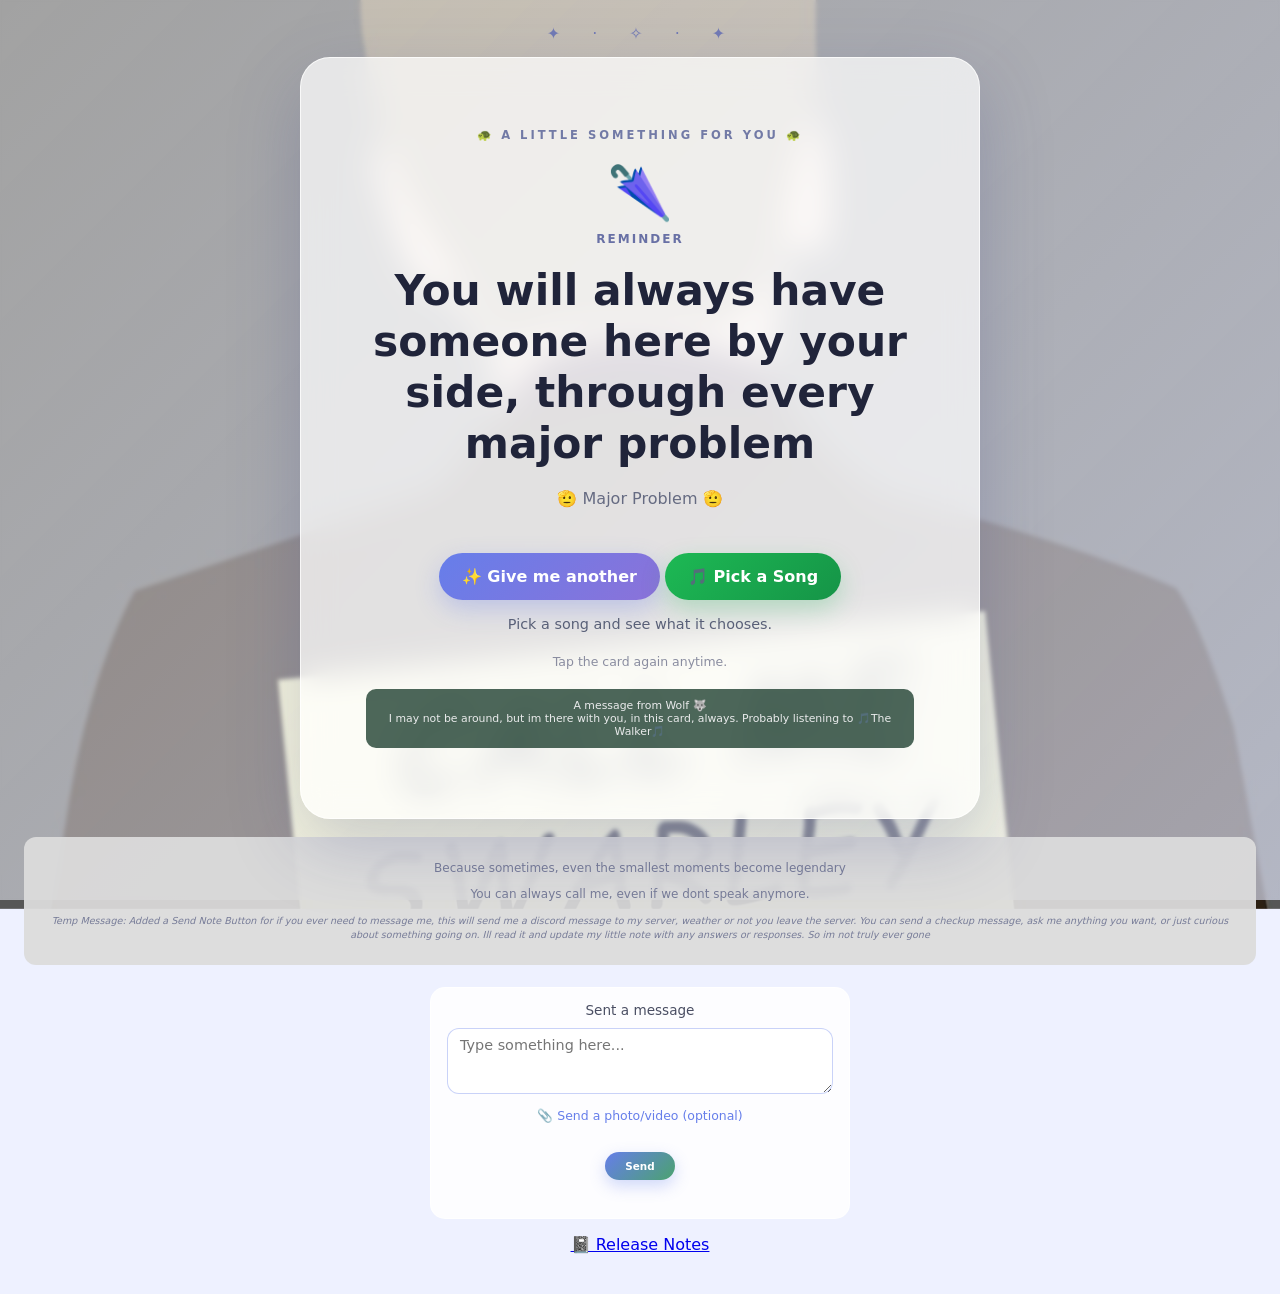
==== index.html @ c7931a09 "Update 1.9" ====
<!DOCTYPE html>
<html lang="en">
<head>
  <meta charset="UTF-8">
  <meta name="viewport" content="width=device-width, initial-scale=1.0">
  <meta name="theme-color" content="#667eea">
  <title>🐢 A Little Something for You 💙</title>
  <link rel="stylesheet" href="style.css">
</head>

<body>
  <!--
    HAYLEA PICK-ME-UP
    ---------------------------------------------------------
    This page is intentionally simple so you can experiment.

    Main files:
      index.html  = page structure / words
      style.css   = appearance / layout / animations
      script.js   = messages / randomization / photos

    Put your own images inside the "photos" folder and add
    their filenames to the photos array in script.js.
  -->

  <!-- Background image layer -->
  <div id="background" class="background" aria-hidden="true"></div>
  <div class="background-overlay" aria-hidden="true"></div>

  <main class="app">
    <div class="sparkles" aria-hidden="true">✦　·　✧　·　✦</div>

    <section id="card" class="card" aria-live="polite">
      <div class="tiny-label">🐢 A little something for you 🐢</div>

      <div id="emoji" class="emoji">💙</div>

      <p id="category" class="category">FOR TODAY</p>

      <h1 id="message">Loading something for you...</h1>

      <p id="subtext" class="subtext">
        Take a breath. You don't have to figure everything out at once.
      </p>



      <button id="another" type="button">
        ✨ Give me another
      </button>

      <button id="spotifyRandom" type="button" class="spotify-button">
        🎵 Pick a Song
      </button>
      
      <div id="spotifyResult" class="spotify-result" aria-live="polite">
        Pick a song and see what it chooses.
      </div>

      <div class="hint">
        Tap the card again anytime.
      </div>

      <div class="special-message">
        <div class="special-message-title" id="specialTitle"></div>
        <div class="special-message-text" id="specialText"></div>
      </div>

    </section>

    <footer>
      <p>Because sometimes, even the smallest moments become legendary</p>
      <p>You can always call me, even if we dont speak anymore. <!-- <em style="font-size: 0.7em;">I love you ok❤️</em></p> -->
      <!-- <p>540-204-5857</p> -->
      <p><em style="font-size: 0.8em;">Temp Message: Added a Send Note Button for if you ever need to message me,
        this will send me a discord message to my server, weather or not you leave the
        server. You can send a checkup message, ask me anything you want, or just curious about something going on. Ill read it
        and update my little note with any answers or responses. So im not truly ever gone
      </em></p>
    </footer>

     <div class="discordnote-box">
      <p class="discordnote-label">Sent a message</p>

      <textarea
        id="discordnoteInput"
        class="discordnote-input"
        rows="3"
        placeholder="Type something here..."
      ></textarea>

      <label for="discordnoteFileInput" class="discordnote-file-label">
        📎 Send a photo/video (optional)
      </label>

      <input
        type="file"
        id="discordnoteFileInput"
        class="discordnote-file-input"
        accept="image/*,video/*"
      >

      <p id="discordnoteFileName" class="discordnote-file-name"></p>

      <button id="discordnoteSendBtn" type="button" class="discordnote-send-button">
        Send
      </button>

      <p id="discordnoteStatus" class="discordnote-status" aria-live="polite"></p>
    </div>

    <p class="release-link-wrap">
      <a href="releasenotes.html" class="release-link">📓 Release Notes</a>
    </p> 
    
    <!-- <p class="note-link-wrap">
      <a href="note.html" class="note-link">📓 A Note</a>
    </p>

    <p class="journal-link-wrap">
      <a href="journal.html" class="journal-link">📓 Read a journal entry</a>
    </p> -->

  </main>

  <script src="script.js"></script>
</body>
</html>
---- style.css ----
/*
  ============================================================
  HAYLEA PICK-ME-UP — STYLE SHEET
  ============================================================

  This is where you change how the website LOOKS.

  Want a different background?
  Change the .background section below.

  Want a darker card?
  Change .card.

  Want different button colors?
  Change button.

  Don't be afraid to experiment. CSS is very forgiving.
  ============================================================
*/

* {
  box-sizing: border-box;
}

:root {
  font-family:
    Inter,
    ui-sans-serif,
    system-ui,
    -apple-system,
    BlinkMacSystemFont,
    "Segoe UI",
    sans-serif;

  color: #20243a;
  background: #eef1ff;
}

/* ------------------------------------------------------------
   PAGE
   ------------------------------------------------------------ */

body {
  margin: 0;
  min-height: 100vh;
  overflow-x: hidden;
}

/* ------------------------------------------------------------
   ROTATING PHOTO BACKGROUND
   ------------------------------------------------------------ */

.background {
  position: fixed;
  inset: 0;
  z-index: -3;

  background-image: url("photos/default.jpg");
  background-position: center;
  background-size: cover;
  background-repeat: no-repeat;

  /*
    JavaScript changes this background image.

    The transition makes the photo fade rather than suddenly
    switching.
  */
  transition: opacity 0.7s ease, transform 1.2s ease;

  transform: scale(1.02);
}

/*
  This dark/soft layer sits over the photograph.

  Increase the last number in rgba() if you want the photo
  darker.

  Example:
    rgba(20, 25, 50, 0.65)

  Less:
    rgba(20, 25, 50, 0.25)
*/
.background-overlay {
  position: fixed;
  inset: 0;
  z-index: -2;

  background:
    linear-gradient(
      135deg,
      rgba(255, 255, 255, 0.45),
      rgba(230, 235, 255, 0.65)
    );

  backdrop-filter: blur(2px);
}

/* ------------------------------------------------------------
   MAIN LAYOUT
   ------------------------------------------------------------ */

.app {
  min-height: 100vh;

  display: flex;
  flex-direction: column;
  align-items: center;
  justify-content: center;

  padding: 24px;
}

/* ------------------------------------------------------------
   LITTLE DECORATION
   ------------------------------------------------------------ */

.sparkles {
  color: rgba(86, 99, 180, 0.75);

  letter-spacing: 8px;
  margin-bottom: 12px;

  animation: float 3s ease-in-out infinite;
}

/* ------------------------------------------------------------
   MESSAGE CARD
   ------------------------------------------------------------ */

.card {
  width: min(680px, 100%);

  padding:
    clamp(34px, 7vw, 70px)
    clamp(25px, 7vw, 65px);

  text-align: center;

  border:
    1px solid
    rgba(255, 255, 255, 0.75);

  border-radius: 30px;

  /*
    This is the glass effect.

    Want more transparent?
      rgba(255,255,255,.55)

    Want more solid?
      rgba(255,255,255,.90)
  */
  background: rgba(255, 255, 255, 0.72);

  box-shadow:
    0 25px 70px
    rgba(63, 73, 130, 0.25);

  backdrop-filter: blur(16px);

  transition:
    transform 0.25s ease,
    box-shadow 0.25s ease;
}

/* Animation applied when a new message appears */
.card.pop {
  animation: pop 0.38s ease;
}

/* ------------------------------------------------------------
   TEXT
   ------------------------------------------------------------ */

.tiny-label {
  text-transform: uppercase;

  letter-spacing: 3px;

  font-size: 0.72rem;
  font-weight: 700;

  color: #727aa6;
}

.emoji {
  font-size: 3.3rem;
  margin: 20px 0 8px;
}

.category {
  margin: 0;

  font-size: 0.75rem;
  font-weight: 800;

  letter-spacing: 2px;

  color: #6870a5;
}

h1 {
  margin: 20px auto 16px;

  max-width: 570px;

  font-size:
    clamp(1.65rem, 5vw, 2.65rem);

  line-height: 1.2;

  font-weight: 750;
}

.subtext {
  margin:
    0 auto
    30px;

  max-width: 510px;

  color: #666b82;

  line-height: 1.6;

  font-size: 1rem;
}

/* ------------------------------------------------------------
   BUTTON
   ------------------------------------------------------------ */

button {
  border: 0;

  border-radius: 999px;

  padding:
    14px
    23px;

  font: inherit;

  font-weight: 750;

  color: white;

  background:
    linear-gradient(
      135deg,
      #667eea,
      #8b72d9
    );

  box-shadow:
    0 9px 25px
    rgba(102, 126, 234, 0.3);

  cursor: pointer;

  transition:
    transform 0.18s ease,
    box-shadow 0.18s ease;
}

button:hover {
  transform: translateY(-2px);

  box-shadow:
    0 12px 30px
    rgba(102, 126, 234, 0.38);
}

button:active {
  transform: translateY(0);
}

button:focus-visible {
  outline:
    3px solid
    rgba(102, 126, 234, 0.4);

  outline-offset: 4px;
}

.spotify-button {
  margin-top: 12px;
  background: linear-gradient(135deg, #1db954, #159447);
  box-shadow: 0 9px 25px rgba(29, 185, 84, 0.25);
}

.spotify-button:hover {
  box-shadow: 0 12px 30px rgba(29, 185, 84, 0.34);
}

.spotify-result {
  margin: 14px auto 0;
  max-width: 560px;
  color: #596078;
  font-size: 0.9rem;
  line-height: 1.5;
  min-height: 1.4em;
}

.hint {
  margin-top: 18px;

  font-size: 0.78rem;

  color: #8a8da0;
}

.special-message {
  margin-top: 20px;

  font-size: 0.68rem;

  color: rgba(234, 235, 236, 1);

  background: rgba(18, 53, 36, 0.75);
  padding: 10px 18px;
  border-radius: 10px;
}

.discordnote-box {
  width: min(420px, 100%);
  margin: 22px auto 0;
  padding: 14px 16px;
  text-align: center;

  background: rgba(255, 255, 255, 0.85);
  border: 1px solid rgba(255, 255, 255, 0.75);
  border-radius: 15px;
}

.discordnote-label {
  font-size: 0.85rem;
  color: #4a4e63;
  margin: 0 0 10px;
}

.discordnote-input {
  width: 100%;
  resize: vertical;
  padding: 8px 12px;
  font-family: inherit;
  font-size: 0.9rem;
  color: #20243a;
  border: 1px solid rgba(102, 126, 234, 0.35);
  border-radius: 12px;
  background: #fff;
}

.discordnote-input:focus {
  outline: none;
  border-color: #667eea;
}

.discordnote-file-label {
  display: block;
  margin-top: 10px;
  font-size: 0.78rem;
  color: #667eea;
  cursor: pointer;
}

.discordnote-file-input {
  display: none;
}

.discordnote-file-name {
  margin: 6px 0 0;
  font-size: 0.75rem;
  color: #4a4e63;
  min-height: 1.1em;
  word-break: break-all;
}

.discordnote-send-button {
  margin-top: 10px;
  padding: 8px 20px;
  font-size: 0.65rem;
  border: none;
  border-radius: 999px;
  cursor: pointer;
  color: #fff;
  background: linear-gradient(135deg, #667eea, #4ba26f);
  box-shadow: 0 6px 16px rgba(102, 126, 234, 0.3);
}

.discordnote-send-button:hover {
  box-shadow: 0 8px 20px rgba(102, 126, 234, 0.4);
}

.discordnote-send-button:disabled {
  opacity: 0.6;
  cursor: default;
  box-shadow: none;
}

.discordnote-status {
  margin: 10px 0 0;
  font-size: 0.8rem;
  color: #4a4e63;
  min-height: 1.1em;
}



/* ------------------------------------------------------------
   FOOTER
   ------------------------------------------------------------ */

footer {
  margin-top: 18px;

  color: #777c98;

  font-size: 0.75rem;

  text-align: center;
  
  background: rgba(220, 220, 220, 0.95);
  padding: 12px 20px;
  border-radius: 12px;
}

/* ------------------------------------------------------------
   ANIMATIONS
   ------------------------------------------------------------ */

@keyframes pop {
  0% {
    opacity: 0.35;
    transform: scale(0.98);
  }

  100% {
    opacity: 1;
    transform: scale(1);
  }
}

@keyframes float {
  0%,
  100% {
    transform: translateY(0);
  }

  50% {
    transform: translateY(-5px);
  }
}

/* ------------------------------------------------------------
   MOBILE
   ------------------------------------------------------------ */

@media (max-width: 600px) {
  .app {
    padding: 16px;
  }

  .card {
    border-radius: 24px;
  }
}

/* Respect people who prefer reduced motion */
@media (prefers-reduced-motion: reduce) {
  *,
  *::before,
  *::after {
    animation: none !important;
    transition: none !important;
  }
}
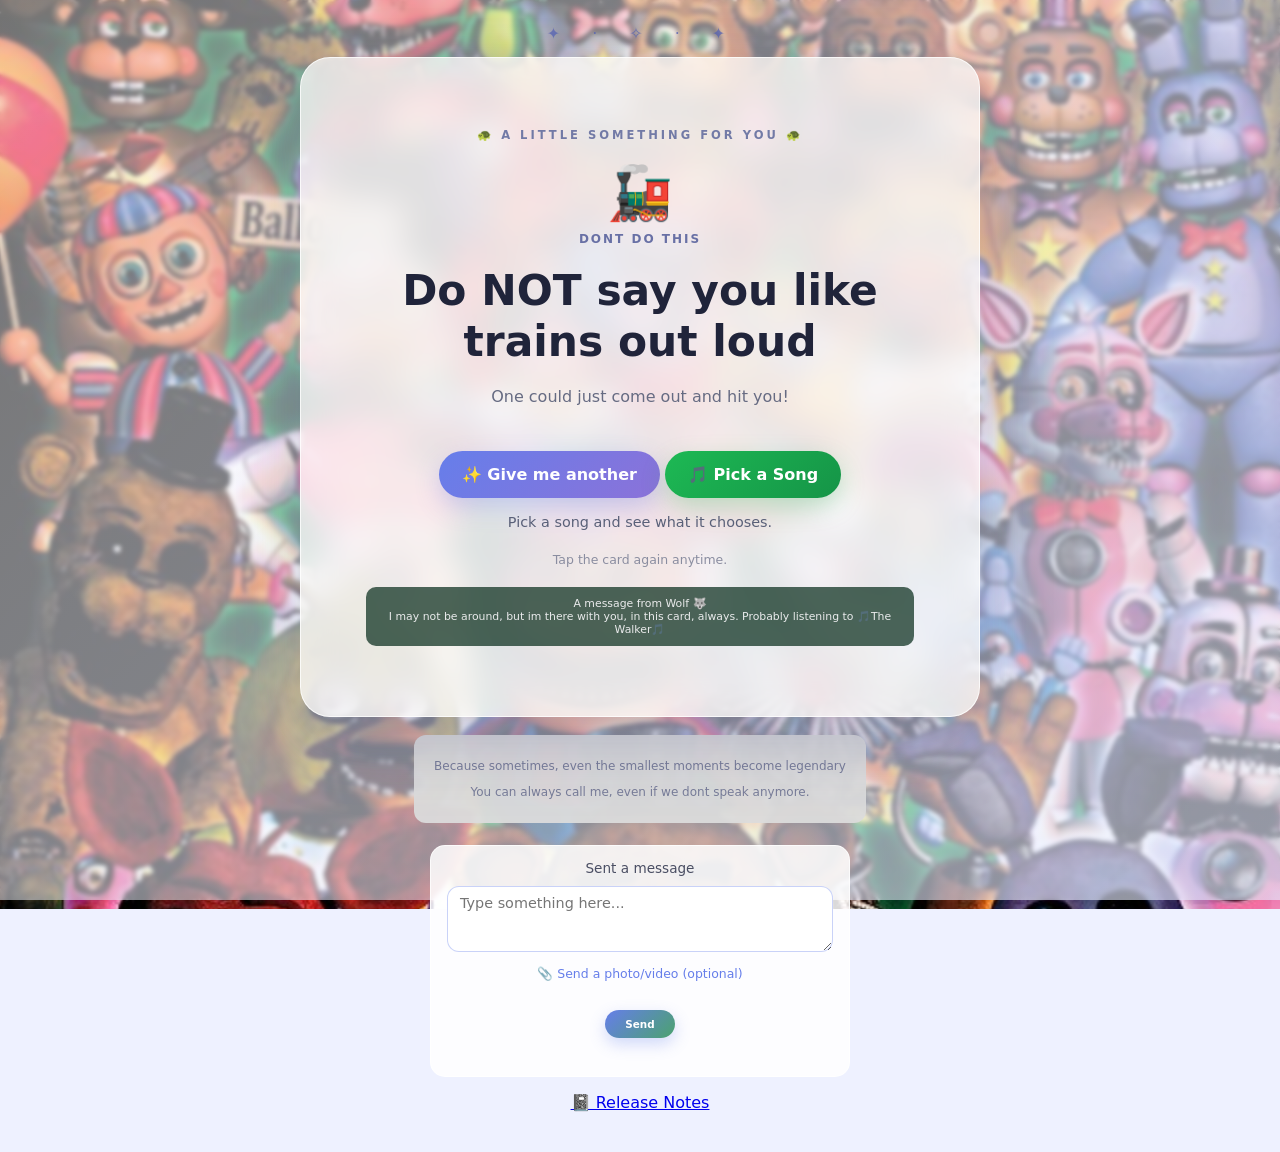
==== commit 134769f6: "Update 1.9" ====
--- a/index.html
+++ b/index.html
@@ -72,11 +72,6 @@
       <p>Because sometimes, even the smallest moments become legendary</p>
       <p>You can always call me, even if we dont speak anymore. <!-- <em style="font-size: 0.7em;">I love you ok❤️</em></p> -->
       <!-- <p>540-204-5857</p> -->
-      <p><em style="font-size: 0.8em;">Temp Message: Added a Send Note Button for if you ever need to message me,
-        this will send me a discord message to my server, weather or not you leave the
-        server. You can send a checkup message, ask me anything you want, or just curious about something going on. Ill read it
-        and update my little note with any answers or responses. So im not truly ever gone
-      </em></p>
     </footer>
 
      <div class="discordnote-box">
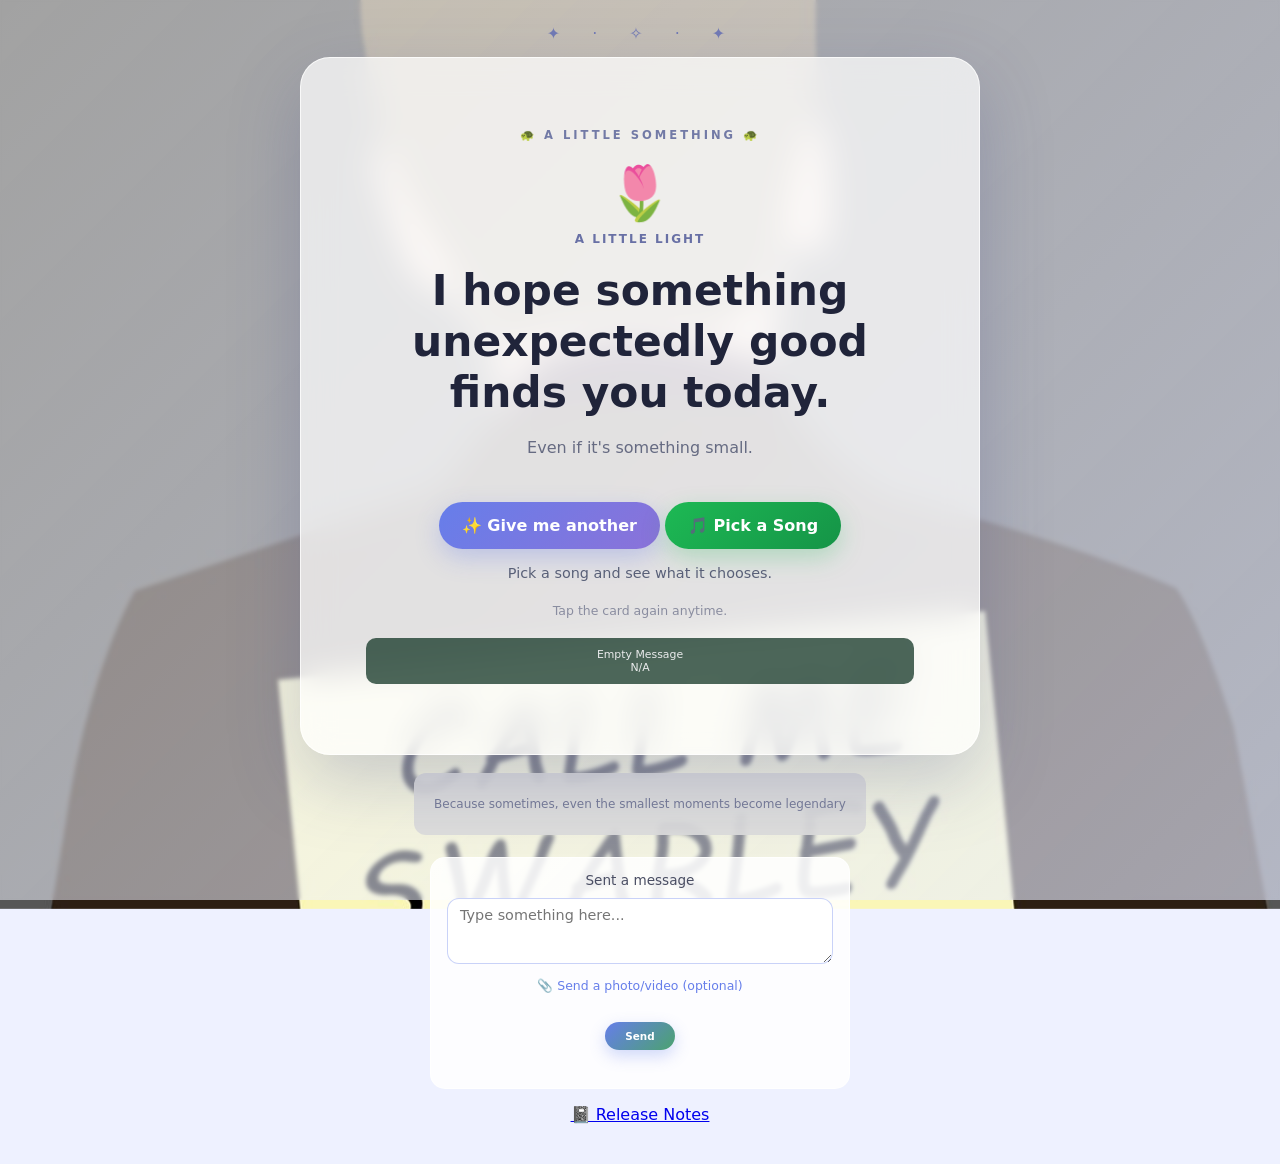
==== commit ef75b011: "Dead Update" ====
--- a/index.html
+++ b/index.html
@@ -31,7 +31,7 @@
     <div class="sparkles" aria-hidden="true">✦　·　✧　·　✦</div>
 
     <section id="card" class="card" aria-live="polite">
-      <div class="tiny-label">🐢 A little something for you 🐢</div>
+      <div class="tiny-label">🐢 A little something 🐢</div>
 
       <div id="emoji" class="emoji">💙</div>
 
@@ -70,7 +70,7 @@
 
     <footer>
       <p>Because sometimes, even the smallest moments become legendary</p>
-      <p>You can always call me, even if we dont speak anymore. <!-- <em style="font-size: 0.7em;">I love you ok❤️</em></p> -->
+      <p><!-- You can always call me, even if we dont speak anymore. <em style="font-size: 0.7em;">I love you ok❤️</em></p> -->
       <!-- <p>540-204-5857</p> -->
     </footer>
 
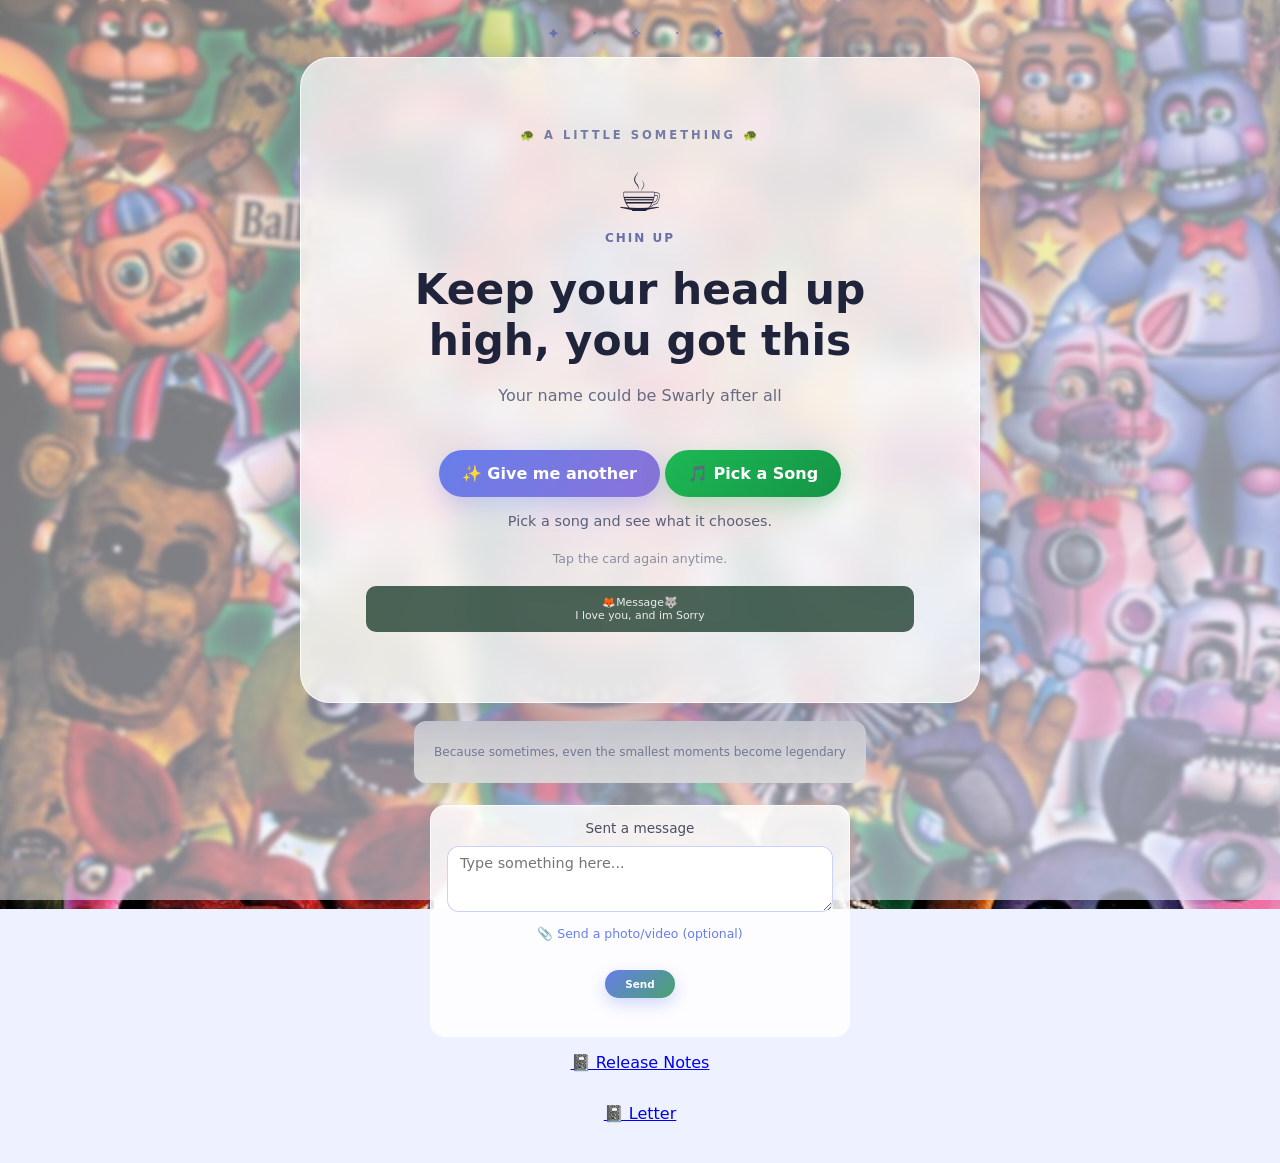
==== commit c97a1783: "update" ====
--- a/index.html
+++ b/index.html
@@ -107,7 +107,11 @@
     <p class="release-link-wrap">
       <a href="releasenotes.html" class="release-link">📓 Release Notes</a>
     </p> 
-    
+
+    <p class="letter-link-wrap">
+      <a href="letter.html" class="letter-link">📓 Letter</a>
+    </p>
+
     <!-- <p class="note-link-wrap">
       <a href="note.html" class="note-link">📓 A Note</a>
     </p>
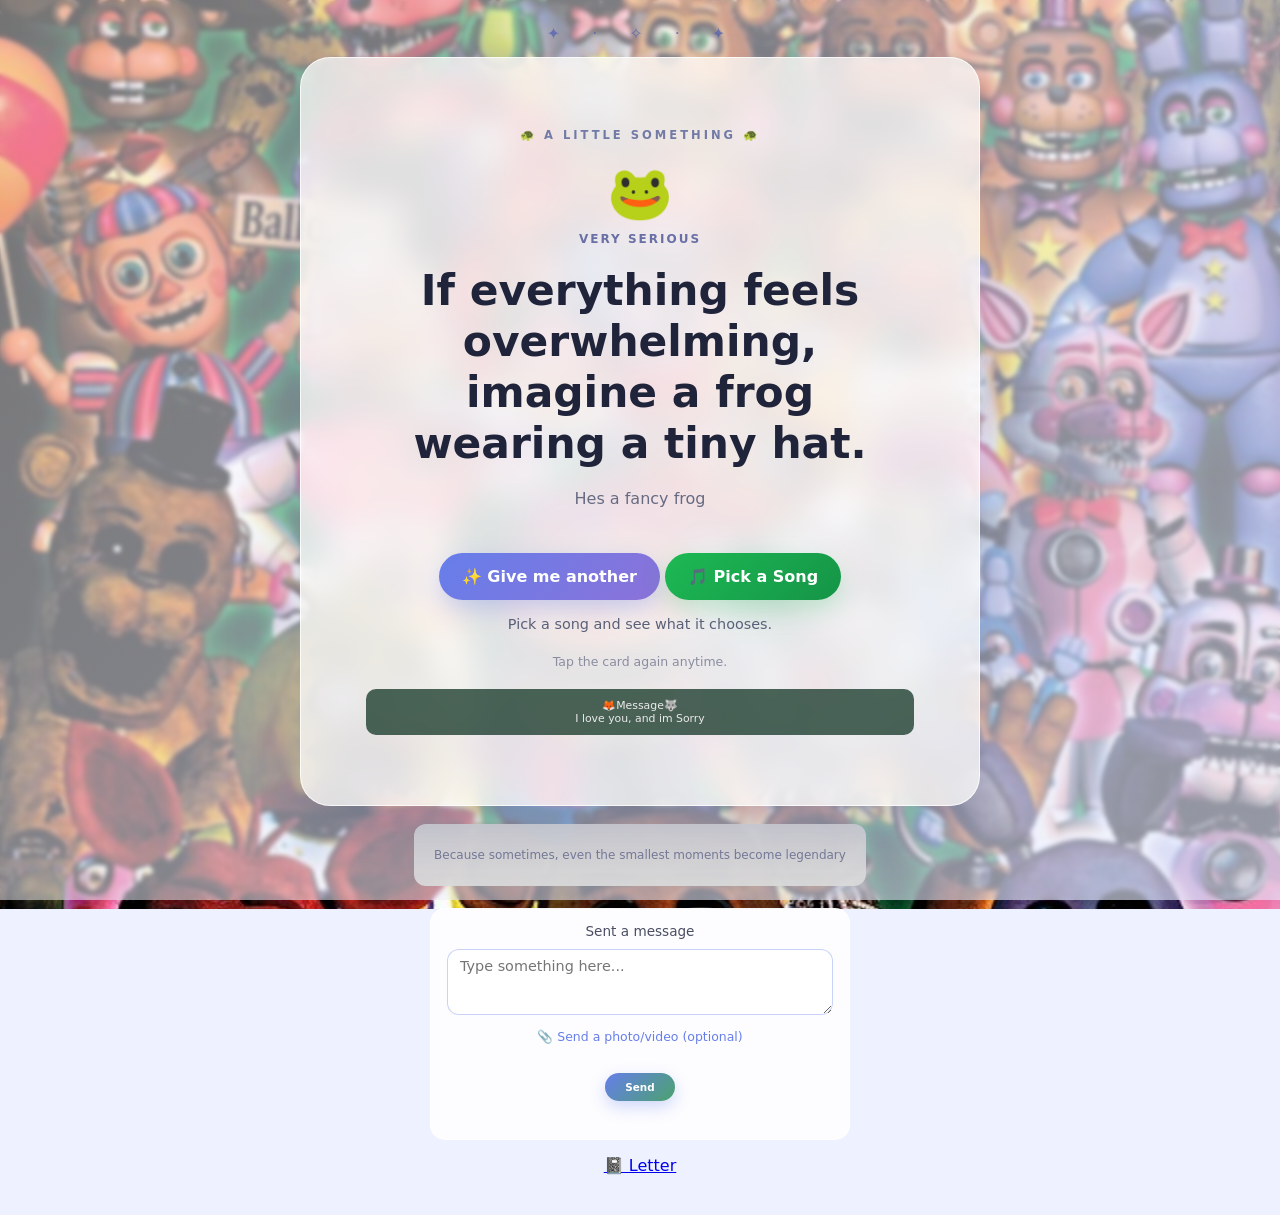
==== commit 9f778279: "update" ====
--- a/index.html
+++ b/index.html
@@ -104,20 +104,20 @@
       <p id="discordnoteStatus" class="discordnote-status" aria-live="polite"></p>
     </div>
 
-    <p class="release-link-wrap">
+    <!-- <p class="release-link-wrap">
       <a href="releasenotes.html" class="release-link">📓 Release Notes</a>
-    </p> 
+    </p> -->
 
     <p class="letter-link-wrap">
       <a href="letter.html" class="letter-link">📓 Letter</a>
-    </p>
+    </p> 
 
     <!-- <p class="note-link-wrap">
       <a href="note.html" class="note-link">📓 A Note</a>
     </p>
 
     <p class="journal-link-wrap">
-      <a href="journal.html" class="journal-link">📓 Read a journal entry</a>
+      <a href="journal.html" class="journal-link">📓 The Journal</a>
     </p> -->
 
   </main>
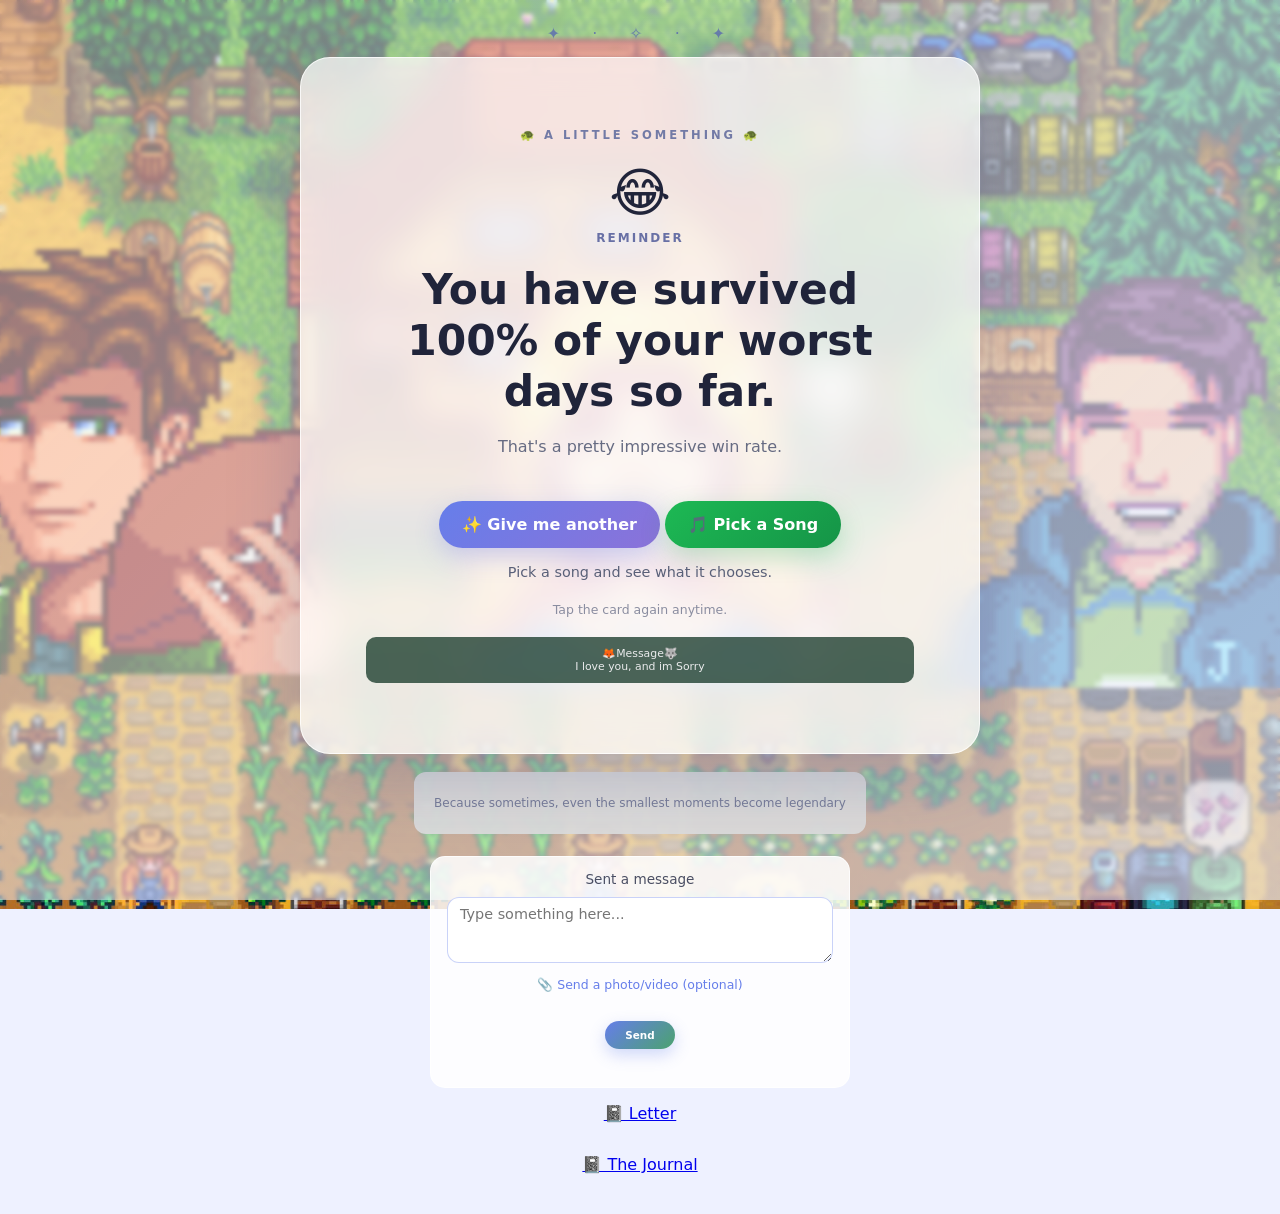
==== commit 687b9ec6: "update" ====
--- a/index.html
+++ b/index.html
@@ -114,11 +114,11 @@
 
     <!-- <p class="note-link-wrap">
       <a href="note.html" class="note-link">📓 A Note</a>
-    </p>
+    </p> -->
 
     <p class="journal-link-wrap">
       <a href="journal.html" class="journal-link">📓 The Journal</a>
-    </p> -->
+    </p>
 
   </main>
 
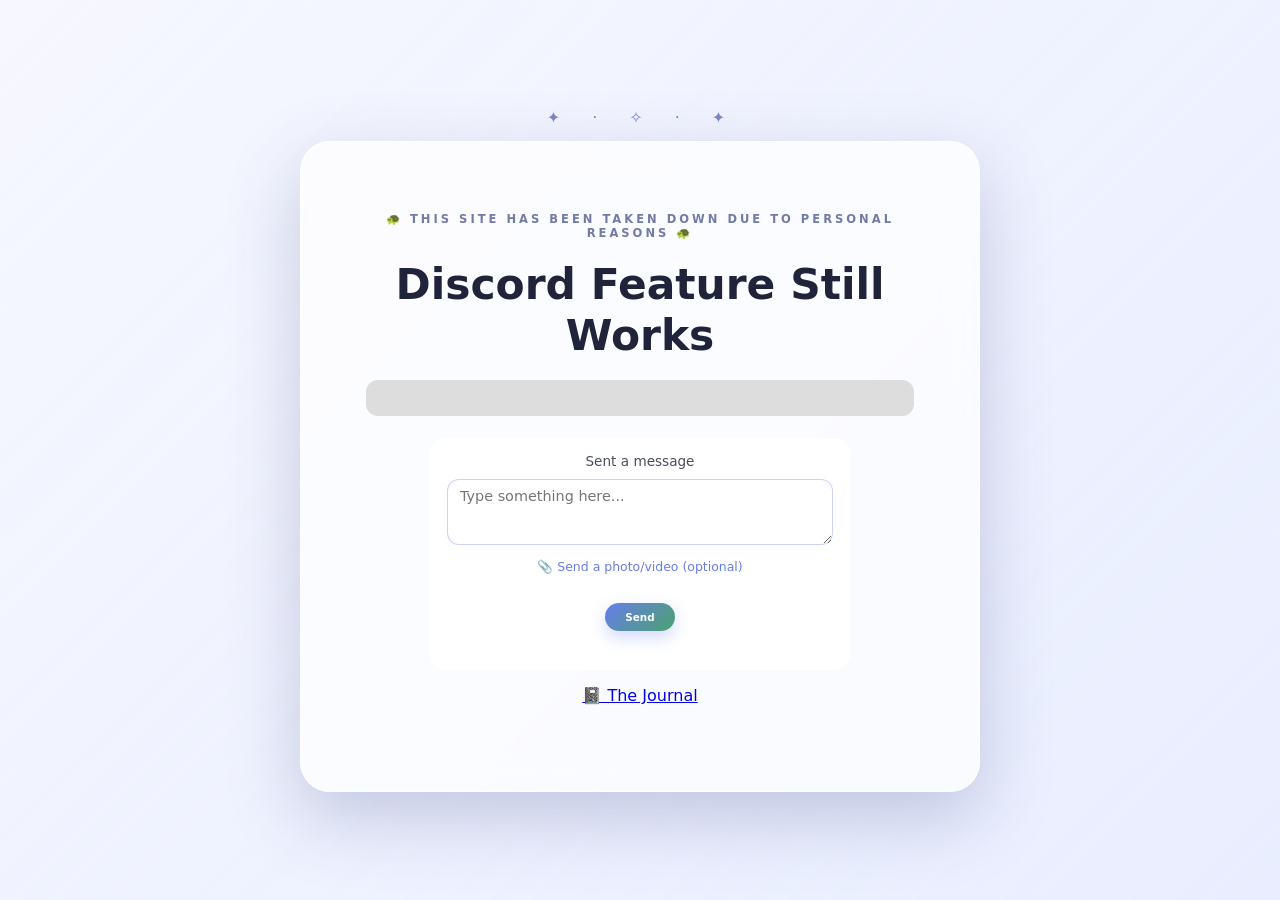
==== commit cfd810d1: "Final Update 2" ====
--- a/index.html
+++ b/index.html
@@ -31,15 +31,18 @@
     <div class="sparkles" aria-hidden="true">✦　·　✧　·　✦</div>
 
     <section id="card" class="card" aria-live="polite">
-      <div class="tiny-label">🐢 A little something 🐢</div>
+      <div class="tiny-label">🐢 This site has been taken down due to personal reasons 🐢</div>
 
+      <!--
       <div id="emoji" class="emoji">💙</div>
 
       <p id="category" class="category">FOR TODAY</p>
+ -->
 
-      <h1 id="message">Loading something for you...</h1>
+      <h1 id="message">Discord Feature Still Works</h1>
+   
 
-      <p id="subtext" class="subtext">
+      <!-- <p id="subtext" class="subtext">
         Take a breath. You don't have to figure everything out at once.
       </p>
 
@@ -67,9 +70,10 @@
       </div>
 
     </section>
+  -->
 
     <footer>
-      <p>Because sometimes, even the smallest moments become legendary</p>
+      <p><!-- Because sometimes, even the smallest moments become legendary --></p>
       <p><!-- You can always call me, even if we dont speak anymore. <em style="font-size: 0.7em;">I love you ok❤️</em></p> -->
       <!-- <p>540-204-5857</p> -->
     </footer>
@@ -108,9 +112,11 @@
       <a href="releasenotes.html" class="release-link">📓 Release Notes</a>
     </p> -->
 
+    <!-- 
     <p class="letter-link-wrap">
       <a href="letter.html" class="letter-link">📓 Letter</a>
     </p> 
+    -->
 
     <!-- <p class="note-link-wrap">
       <a href="note.html" class="note-link">📓 A Note</a>
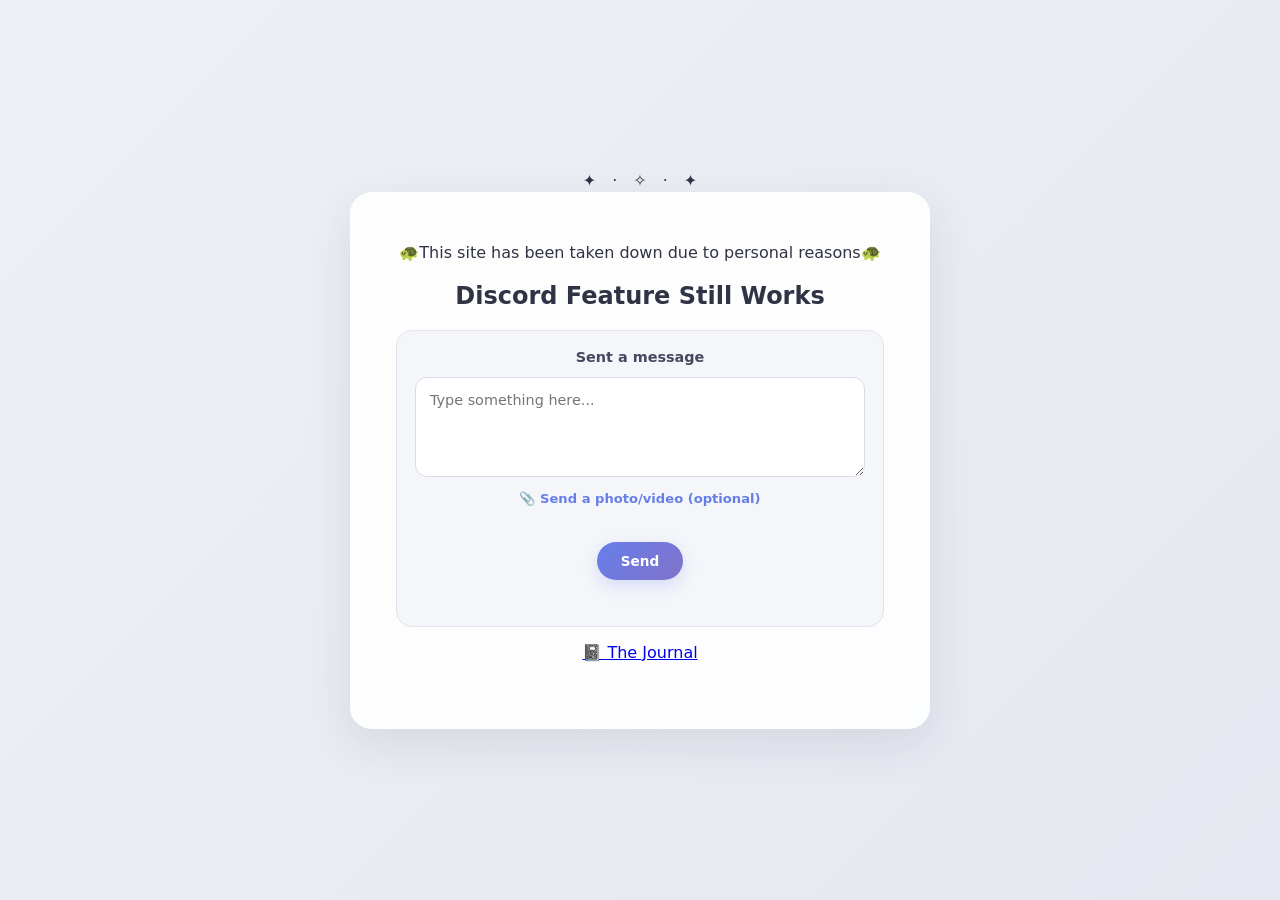
==== commit 6a9753d9: "Final Update 4" ====
--- a/index.html
+++ b/index.html
@@ -31,7 +31,7 @@
     <div class="sparkles" aria-hidden="true">✦　·　✧　·　✦</div>
 
     <section id="card" class="card" aria-live="polite">
-      <div class="tiny-label">🐢 This site has been taken down due to personal reasons 🐢</div>
+      <div class="tiny-label">🐢This site has been taken down due to personal reasons🐢</div>
 
       <!--
       <div id="emoji" class="emoji">💙</div>
--- a/style.css
+++ b/style.css
@@ -1,20 +1,19 @@
 /*
   ============================================================
-  HAYLEA PICK-ME-UP — STYLE SHEET
+  HAYLEA PAGE — SIMPLIFIED STYLE SHEET
   ============================================================
 
-  This is where you change how the website LOOKS.
-
-  Want a different background?
-  Change the .background section below.
-
-  Want a darker card?
-  Change .card.
-
-  Want different button colors?
-  Change button.
-
-  Don't be afraid to experiment. CSS is very forgiving.
+  Active features:
+    - Letter / journal link
+    - Discord message box
+    - Optional file attachment
+
+  Removed:
+    - Rotating photo backgrounds
+    - Inspirational messages
+    - Spotify features
+    - Special message cards
+    - Decorative animations
   ============================================================
 */
 
@@ -32,8 +31,8 @@
     "Segoe UI",
     sans-serif;
 
-  color: #20243a;
-  background: #eef1ff;
+  color: #303344;
+  background: #eef0f5;
 }
 
 /* ------------------------------------------------------------
@@ -44,58 +43,13 @@
   margin: 0;
   min-height: 100vh;
   overflow-x: hidden;
-}
-
-/* ------------------------------------------------------------
-   ROTATING PHOTO BACKGROUND
-   ------------------------------------------------------------ */
-
-.background {
-  position: fixed;
-  inset: 0;
-  z-index: -3;
-
-  background-image: url("photos/default.jpg");
-  background-position: center;
-  background-size: cover;
-  background-repeat: no-repeat;
-
-  /*
-    JavaScript changes this background image.
-
-    The transition makes the photo fade rather than suddenly
-    switching.
-  */
-  transition: opacity 0.7s ease, transform 1.2s ease;
-
-  transform: scale(1.02);
-}
-
-/*
-  This dark/soft layer sits over the photograph.
-
-  Increase the last number in rgba() if you want the photo
-  darker.
-
-  Example:
-    rgba(20, 25, 50, 0.65)
-
-  Less:
-    rgba(20, 25, 50, 0.25)
-*/
-.background-overlay {
-  position: fixed;
-  inset: 0;
-  z-index: -2;
 
   background:
     linear-gradient(
       135deg,
-      rgba(255, 255, 255, 0.45),
-      rgba(230, 235, 255, 0.65)
+      #eef0f5,
+      #e5e8f0
     );
-
-  backdrop-filter: blur(2px);
 }
 
 /* ------------------------------------------------------------
@@ -114,302 +68,237 @@
 }
 
 /* ------------------------------------------------------------
-   LITTLE DECORATION
-   ------------------------------------------------------------ */
-
-.sparkles {
-  color: rgba(86, 99, 180, 0.75);
-
-  letter-spacing: 8px;
-  margin-bottom: 12px;
-
-  animation: float 3s ease-in-out infinite;
-}
-
-/* ------------------------------------------------------------
-   MESSAGE CARD
+   MAIN CARD
    ------------------------------------------------------------ */
 
 .card {
-  width: min(680px, 100%);
+  width: min(580px, 100%);
 
   padding:
-    clamp(34px, 7vw, 70px)
-    clamp(25px, 7vw, 65px);
+    clamp(28px, 6vw, 50px)
+    clamp(22px, 6vw, 45px);
 
   text-align: center;
 
-  border:
-    1px solid
-    rgba(255, 255, 255, 0.75);
-
-  border-radius: 30px;
-
-  /*
-    This is the glass effect.
-
-    Want more transparent?
-      rgba(255,255,255,.55)
-
-    Want more solid?
-      rgba(255,255,255,.90)
-  */
-  background: rgba(255, 255, 255, 0.72);
-
-  box-shadow:
-    0 25px 70px
-    rgba(63, 73, 130, 0.25);
-
-  backdrop-filter: blur(16px);
+  border: 1px solid rgba(255, 255, 255, 0.85);
+  border-radius: 22px;
+
+  background: rgba(255, 255, 255, 0.88);
+
+  box-shadow:
+    0 15px 45px
+    rgba(40, 45, 75, 0.10);
+}
+
+/* ------------------------------------------------------------
+   LETTER / JOURNAL LINK
+   ------------------------------------------------------------ */
+
+.letter-link {
+  display: inline-block;
+
+  margin: 0 auto 24px;
+  padding: 12px 22px;
+
+  border-radius: 999px;
+
+  color: #fff;
+  background: linear-gradient(135deg, #667eea, #8172c9);
+
+  font-size: 0.9rem;
+  font-weight: 700;
+  text-decoration: none;
+
+  box-shadow:
+    0 6px 16px
+    rgba(102, 126, 234, 0.20);
 
   transition:
-    transform 0.25s ease,
-    box-shadow 0.25s ease;
-}
-
-/* Animation applied when a new message appears */
-.card.pop {
-  animation: pop 0.38s ease;
-}
-
-/* ------------------------------------------------------------
-   TEXT
-   ------------------------------------------------------------ */
-
-.tiny-label {
-  text-transform: uppercase;
-
-  letter-spacing: 3px;
-
-  font-size: 0.72rem;
+    transform 0.18s ease,
+    box-shadow 0.18s ease;
+}
+
+.letter-link:hover {
+  transform: translateY(-2px);
+
+  box-shadow:
+    0 9px 22px
+    rgba(102, 126, 234, 0.30);
+}
+
+.letter-link:focus-visible {
+  outline: 3px solid rgba(102, 126, 234, 0.4);
+  outline-offset: 4px;
+}
+
+/* ------------------------------------------------------------
+   DISCORD MESSAGE BOX
+   ------------------------------------------------------------ */
+
+.discordnote-box {
+  width: 100%;
+  margin: 0 auto;
+  padding: 18px;
+
+  text-align: center;
+
+  background: #f5f6fa;
+
+  border: 1px solid #e3e5ed;
+  border-radius: 16px;
+}
+
+.discordnote-label {
+  font-size: 0.9rem;
+  font-weight: 650;
+
+  color: #45495d;
+
+  margin: 0 0 12px;
+}
+
+.discordnote-input {
+  display: block;
+
+  width: 100%;
+  min-height: 100px;
+
+  resize: vertical;
+
+  padding: 12px 14px;
+
+  font-family: inherit;
+  font-size: 0.9rem;
+  line-height: 1.5;
+
+  color: #303344;
+
+  border: 1px solid #d9dce8;
+  border-radius: 12px;
+
+  background: #fff;
+}
+
+.discordnote-input:focus {
+  outline: none;
+  border-color: #667eea;
+
+  box-shadow:
+    0 0 0 3px
+    rgba(102, 126, 234, 0.12);
+}
+
+/* ------------------------------------------------------------
+   FILE ATTACHMENT
+   ------------------------------------------------------------ */
+
+.discordnote-file-label {
+  display: block;
+
+  margin-top: 14px;
+
+  font-size: 0.82rem;
+  font-weight: 600;
+
+  color: #667eea;
+
+  cursor: pointer;
+}
+
+.discordnote-file-label:hover {
+  color: #4e5fc2;
+}
+
+.discordnote-file-input {
+  display: none;
+}
+
+.discordnote-file-name {
+  margin: 8px 0 0;
+
+  font-size: 0.78rem;
+
+  color: #666b7d;
+
+  min-height: 1.1em;
+
+  word-break: break-all;
+}
+
+/* ------------------------------------------------------------
+   SEND BUTTON
+   ------------------------------------------------------------ */
+
+.discordnote-send-button {
+  margin-top: 14px;
+
+  padding: 11px 24px;
+
+  font-family: inherit;
+  font-size: 0.85rem;
   font-weight: 700;
 
-  color: #727aa6;
-}
-
-.emoji {
-  font-size: 3.3rem;
-  margin: 20px 0 8px;
-}
-
-.category {
-  margin: 0;
-
-  font-size: 0.75rem;
-  font-weight: 800;
-
-  letter-spacing: 2px;
-
-  color: #6870a5;
-}
-
-h1 {
-  margin: 20px auto 16px;
-
-  max-width: 570px;
-
-  font-size:
-    clamp(1.65rem, 5vw, 2.65rem);
-
-  line-height: 1.2;
-
-  font-weight: 750;
-}
-
-.subtext {
-  margin:
-    0 auto
-    30px;
-
-  max-width: 510px;
-
-  color: #666b82;
-
-  line-height: 1.6;
-
-  font-size: 1rem;
-}
-
-/* ------------------------------------------------------------
-   BUTTON
-   ------------------------------------------------------------ */
-
-button {
-  border: 0;
-
+  border: none;
   border-radius: 999px;
 
-  padding:
-    14px
-    23px;
-
-  font: inherit;
-
-  font-weight: 750;
-
-  color: white;
+  cursor: pointer;
+
+  color: #fff;
 
   background:
     linear-gradient(
       135deg,
       #667eea,
-      #8b72d9
+      #8172c9
     );
 
   box-shadow:
-    0 9px 25px
-    rgba(102, 126, 234, 0.3);
-
-  cursor: pointer;
+    0 6px 16px
+    rgba(102, 126, 234, 0.22);
 
   transition:
     transform 0.18s ease,
     box-shadow 0.18s ease;
 }
 
-button:hover {
+.discordnote-send-button:hover {
   transform: translateY(-2px);
 
   box-shadow:
-    0 12px 30px
-    rgba(102, 126, 234, 0.38);
-}
-
-button:active {
+    0 9px 22px
+    rgba(102, 126, 234, 0.30);
+}
+
+.discordnote-send-button:active {
   transform: translateY(0);
 }
 
-button:focus-visible {
-  outline:
-    3px solid
-    rgba(102, 126, 234, 0.4);
-
+.discordnote-send-button:disabled {
+  opacity: 0.55;
+  cursor: not-allowed;
+
+  transform: none;
+  box-shadow: none;
+}
+
+.discordnote-send-button:focus-visible {
+  outline: 3px solid rgba(102, 126, 234, 0.4);
   outline-offset: 4px;
 }
 
-.spotify-button {
-  margin-top: 12px;
-  background: linear-gradient(135deg, #1db954, #159447);
-  box-shadow: 0 9px 25px rgba(29, 185, 84, 0.25);
-}
-
-.spotify-button:hover {
-  box-shadow: 0 12px 30px rgba(29, 185, 84, 0.34);
-}
-
-.spotify-result {
-  margin: 14px auto 0;
-  max-width: 560px;
-  color: #596078;
-  font-size: 0.9rem;
-  line-height: 1.5;
-  min-height: 1.4em;
-}
-
-.hint {
-  margin-top: 18px;
-
-  font-size: 0.78rem;
-
-  color: #8a8da0;
-}
-
-.special-message {
-  margin-top: 20px;
-
-  font-size: 0.68rem;
-
-  color: rgba(234, 235, 236, 1);
-
-  background: rgba(18, 53, 36, 0.75);
-  padding: 10px 18px;
-  border-radius: 10px;
-}
-
-.discordnote-box {
-  width: min(420px, 100%);
-  margin: 22px auto 0;
-  padding: 14px 16px;
-  text-align: center;
-
-  background: rgba(255, 255, 255, 0.85);
-  border: 1px solid rgba(255, 255, 255, 0.75);
-  border-radius: 15px;
-}
-
-.discordnote-label {
-  font-size: 0.85rem;
-  color: #4a4e63;
-  margin: 0 0 10px;
-}
-
-.discordnote-input {
-  width: 100%;
-  resize: vertical;
-  padding: 8px 12px;
-  font-family: inherit;
-  font-size: 0.9rem;
-  color: #20243a;
-  border: 1px solid rgba(102, 126, 234, 0.35);
-  border-radius: 12px;
-  background: #fff;
-}
-
-.discordnote-input:focus {
-  outline: none;
-  border-color: #667eea;
-}
-
-.discordnote-file-label {
-  display: block;
-  margin-top: 10px;
-  font-size: 0.78rem;
-  color: #667eea;
-  cursor: pointer;
-}
-
-.discordnote-file-input {
-  display: none;
-}
-
-.discordnote-file-name {
-  margin: 6px 0 0;
-  font-size: 0.75rem;
-  color: #4a4e63;
-  min-height: 1.1em;
-  word-break: break-all;
-}
-
-.discordnote-send-button {
-  margin-top: 10px;
-  padding: 8px 20px;
-  font-size: 0.65rem;
-  border: none;
-  border-radius: 999px;
-  cursor: pointer;
-  color: #fff;
-  background: linear-gradient(135deg, #667eea, #4ba26f);
-  box-shadow: 0 6px 16px rgba(102, 126, 234, 0.3);
-}
-
-.discordnote-send-button:hover {
-  box-shadow: 0 8px 20px rgba(102, 126, 234, 0.4);
-}
-
-.discordnote-send-button:disabled {
-  opacity: 0.6;
-  cursor: default;
-  box-shadow: none;
-}
+/* ------------------------------------------------------------
+   STATUS MESSAGE
+   ------------------------------------------------------------ */
 
 .discordnote-status {
-  margin: 10px 0 0;
-  font-size: 0.8rem;
-  color: #4a4e63;
-  min-height: 1.1em;
-}
-
-
+  margin: 12px 0 0;
+
+  font-size: 0.82rem;
+
+  color: #555b70;
+
+  min-height: 1.2em;
+}
 
 /* ------------------------------------------------------------
    FOOTER
@@ -418,42 +307,11 @@
 footer {
   margin-top: 18px;
 
-  color: #777c98;
+  color: #85899a;
 
   font-size: 0.75rem;
 
   text-align: center;
-  
-  background: rgba(220, 220, 220, 0.95);
-  padding: 12px 20px;
-  border-radius: 12px;
-}
-
-/* ------------------------------------------------------------
-   ANIMATIONS
-   ------------------------------------------------------------ */
-
-@keyframes pop {
-  0% {
-    opacity: 0.35;
-    transform: scale(0.98);
-  }
-
-  100% {
-    opacity: 1;
-    transform: scale(1);
-  }
-}
-
-@keyframes float {
-  0%,
-  100% {
-    transform: translateY(0);
-  }
-
-  50% {
-    transform: translateY(-5px);
-  }
 }
 
 /* ------------------------------------------------------------
@@ -466,16 +324,24 @@
   }
 
   .card {
-    border-radius: 24px;
+    padding: 25px 18px;
+    border-radius: 18px;
   }
-}
-
-/* Respect people who prefer reduced motion */
+
+  .discordnote-box {
+    padding: 14px;
+  }
+}
+
+/* ------------------------------------------------------------
+   ACCESSIBILITY
+   ------------------------------------------------------------ */
+
 @media (prefers-reduced-motion: reduce) {
   *,
   *::before,
   *::after {
+    transition: none !important;
     animation: none !important;
-    transition: none !important;
   }
 }
